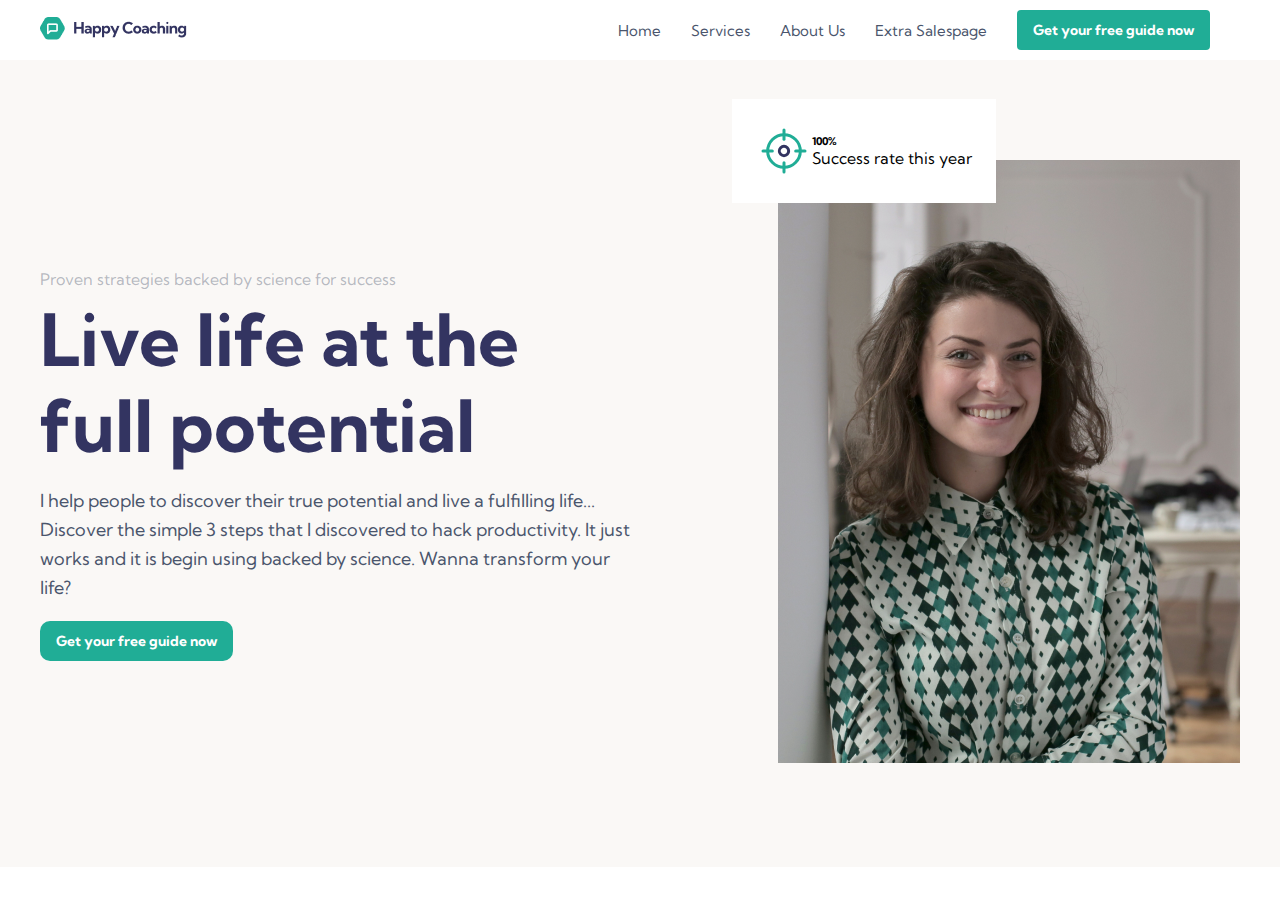
==== index.html @ 090a32ac "feat: created banner and header" ====
<!DOCTYPE html>
<html lang="en">

<head>
    <meta charset="UTF-8" />
    <meta name="viewport" content="width=device-width, initial-scale=1.0" />
    <link rel="preconnect" href="https://fonts.googleapis.com" />
    <link rel="preconnect" href="https://fonts.gstatic.com" crossorigin />
    <link href="https://fonts.googleapis.com/css2?family=Kumbh+Sans:wght@100..900&display=swap" rel="stylesheet" />
    <title>Coaching</title>

    <link rel="stylesheet" href="./styles.css" />
</head>

<body>
    <header class="container-large flex space-between header items-center">
        <div>
            <img src="./assets/images/logo.png" alt="" />
        </div>

        <div>
            <ul class="flex header-list items-center">
                <li class="header-list-item">
                    <a href="">Home</a>
                </li>
                <li class="header-list-item">
                    <a href="">Services</a>
                </li>
                <li class="header-list-item">
                    <a href="">About Us</a>
                </li>
                <li class="header-list-item font-kumbh">
                    <a href="">Extra Salespage</a>
                </li>
                <li class="header-list-item">
                    <button class="green-button">Get your free guide now</button>
                </li>
            </ul>
        </div>
    </header>

    <section class="background-cream banner">
        <div class="container-large flex items-center space-between">
            <div class="banner-left">
                <p class="banner-left-caption">
                    Proven strategies backed by science for success
                </p>
                <h1 class="banner-left-heading">Live life at the full potential</h1>
                <p class="banner-left-description">
                    I help people to discover their true potential and live a fulfilling life... Discover the simple 3 steps that I discovered to hack productivity. It just works and it is begin using backed by science. Wanna transform your life?
                </p>

                <button class="green-button rounded-lg">Get your free guide now</button>
            </div>
            <div class="banner-right">
                <div class="banner-right-person">
                    <img class="banner-right-person-image" src="./assets/images/banner.png" alt="" />

                    <div class="banner-right-wheel flex items-center">
                        <img src="./assets/images/wheel.svg" alt="" />
                        <div>
                            <h6>100%</h6>
                            <p>Success rate this year</p>
                        </div>
                    </div>
                </div>
            </div>
        </div>
    </section>
</body>

</html>
---- styles.css ----
* {
    padding: 0;
    margin: 0;
    list-style: none;
    font-family: "Kumbh Sans", sans-serif;
}

.flex {
    display: flex;
}

.items-center {
    align-items: center;
}

.space-between {
    justify-content: space-between;
}

.container-large {
    max-width: 1200px;
    margin: 0 auto;
}

.header-list-item {
    margin-right: 30px;
}

.header {
    padding: 10px 0;
}

.header-list-item a {
    color: #4a556c;
    text-decoration: none;
    font-size: 15px;
}

.green-button {
    background-color: #20ad96;
    padding: 11px 16px;
    border: none;
    border-radius: 4px;
    color: white;
    font-size: 14px;
    font-weight: bold;
}

.banner {}

.background-cream {
    background-color: #faf8f6;
}

.banner-left {
    max-width: 50%;
}

.banner-left-caption {
    font-size: 16px;
    color: rgba(74, 85, 108, 0.4);
    margin-bottom: 6px;
    line-height: 24px;
}

.banner-left-heading {
    font-size: 72px;
    color: #333461;
    line-height: 120%;
    margin-bottom: 18px;
}

.banner-left-description {
    font-size: 18px;
    color: #4a556c;
    line-height: 160%;
    margin-bottom: 18px;
}

.banner-right {
    padding: 100px 0;
}

.banner-right .banner-right-person .banner-right-person-image {
    width: 462px;
    height: 603px;
}

.banner-right .banner-right-person {
    position: relative;
}

.banner-right .banner-right-wheel {
    background-color: white;
    padding: 24px;
    position: absolute;
    top: -10%;
    left: -10%;
}

.rounded-lg {
    border-radius: 10px;
}
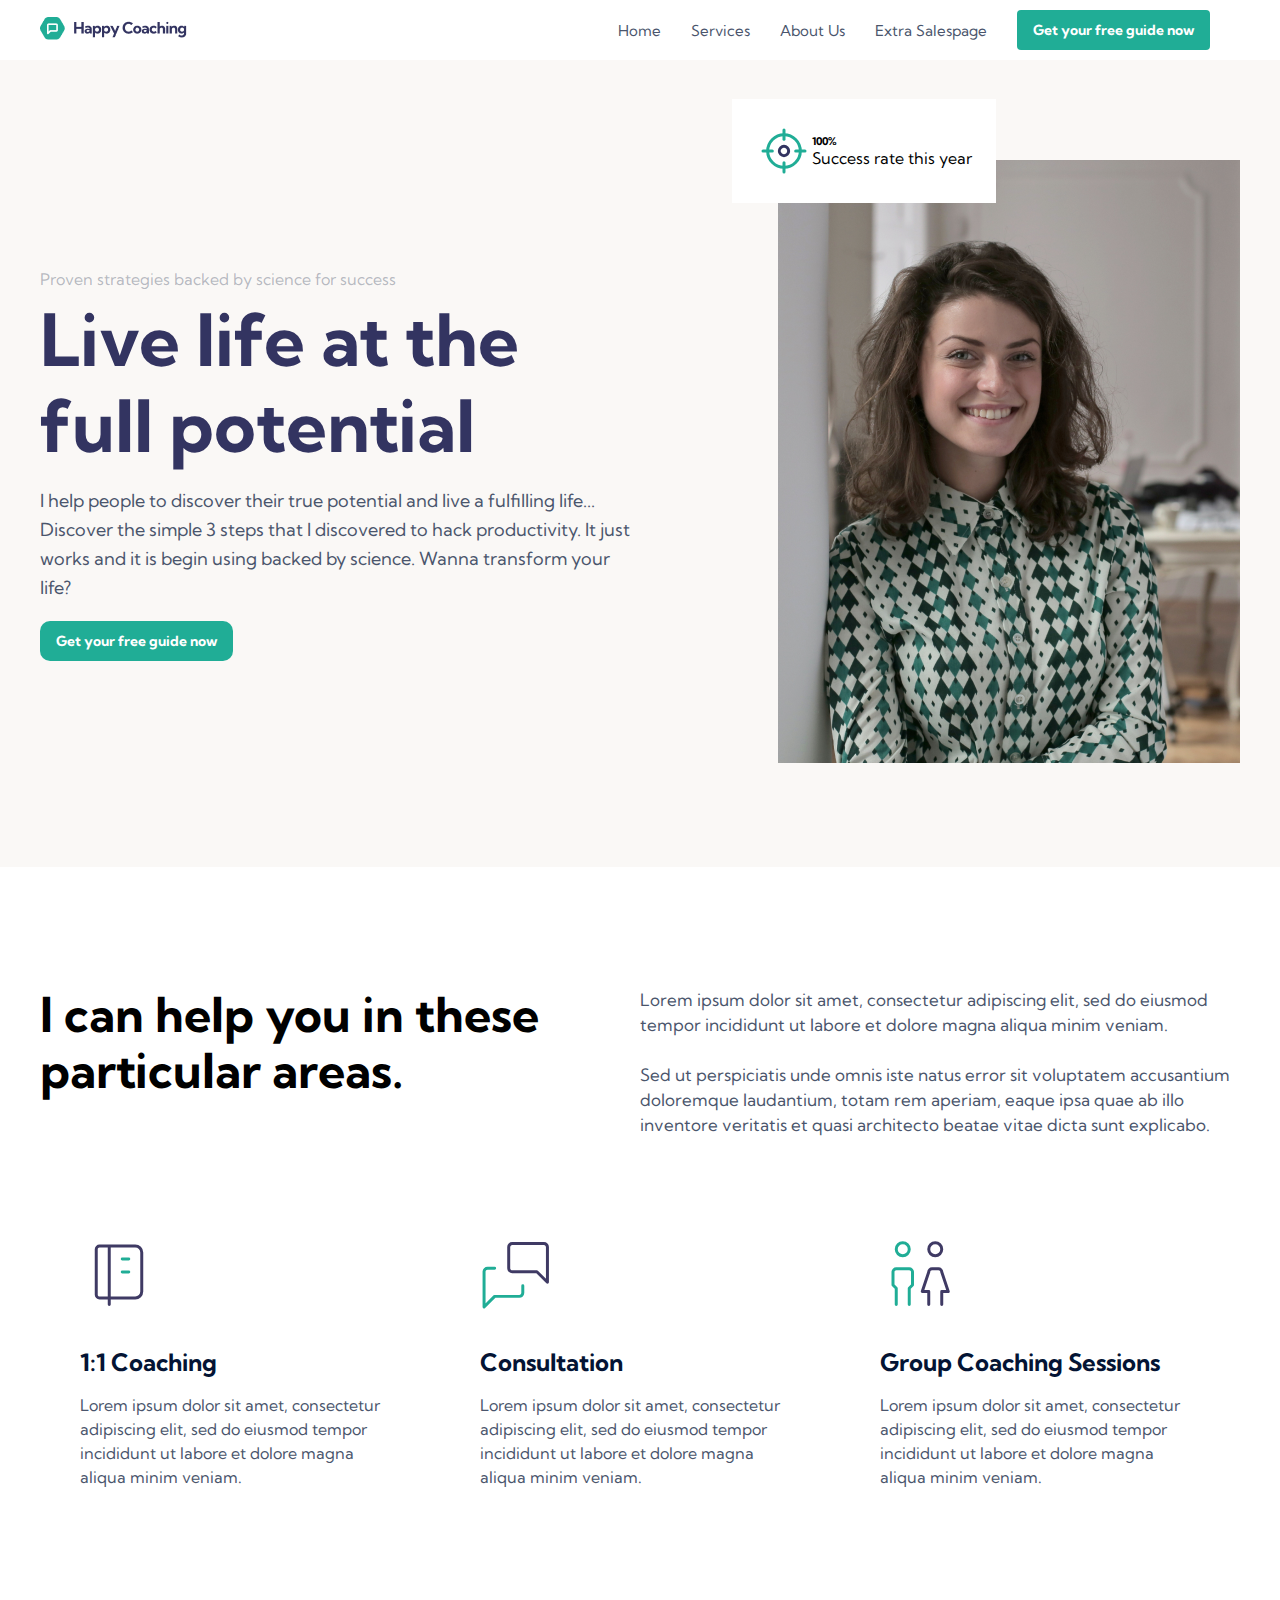
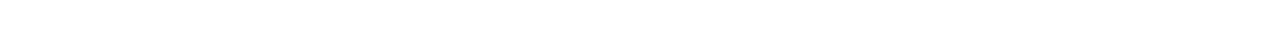
==== commit 5cecbdb9: "feat: added help section" ====
--- a/index.html
+++ b/index.html
@@ -67,6 +67,50 @@
             </div>
         </div>
     </section>
+
+    <section class="container-large help">
+        <div class="flex help-top">
+            <div class="help-top-left">
+                <h1>I can help you in these particular areas.</h1>
+            </div>
+
+            <div class="help-top-right">
+                <p>Lorem ipsum dolor sit amet, consectetur adipiscing elit, sed do eiusmod tempor incididunt ut labore et dolore magna aliqua minim veniam.
+
+                    <br> <br> Sed ut perspiciatis unde omnis iste natus error sit voluptatem accusantium doloremque laudantium, totam rem aperiam, eaque ipsa quae ab illo inventore veritatis et quasi architecto beatae vitae dicta sunt explicabo.
+                </p>
+            </div>
+        </div>
+
+        <div class="flex help-bottom">
+            <div class="help-bottom-group">
+                <img src="./assets/images/coaching.svg" alt="">
+                <h4>1:1 Coaching</h4>
+                <p>
+                    Lorem ipsum dolor sit amet, consectetur adipiscing elit, sed do eiusmod tempor incididunt ut labore et dolore magna aliqua minim veniam.
+                </p>
+
+            </div>
+            <div class="help-bottom-group">
+                <img src="./assets/images/consulatation.svg" alt="">
+                <h4>Consultation</h4>
+                <p>
+                    Lorem ipsum dolor sit amet, consectetur adipiscing elit, sed do eiusmod tempor incididunt ut labore et dolore magna aliqua minim veniam.
+                </p>
+
+            </div>
+            <div class="help-bottom-group">
+                <img src="./assets/images/group.svg" alt="">
+                <h4>Group Coaching Sessions</h4>
+                <p>
+                    Lorem ipsum dolor sit amet, consectetur adipiscing elit, sed do eiusmod tempor incididunt ut labore et dolore magna aliqua minim veniam.
+                </p>
+
+            </div>
+
+
+        </div>
+    </section>
 </body>
 
 </html>--- a/styles.css
+++ b/styles.css
@@ -3,6 +3,10 @@
     margin: 0;
     list-style: none;
     font-family: "Kumbh Sans", sans-serif;
+}
+
+:root {
+    --text-color: #4A556C;
 }
 
 .flex {
@@ -31,7 +35,7 @@
 }
 
 .header-list-item a {
-    color: #4a556c;
+    color: var(--text-color);
     text-decoration: none;
     font-size: 15px;
 }
@@ -72,7 +76,7 @@
 
 .banner-left-description {
     font-size: 18px;
-    color: #4a556c;
+    color: var(--text-color);
     line-height: 160%;
     margin-bottom: 18px;
 }
@@ -100,4 +104,54 @@
 
 .rounded-lg {
     border-radius: 10px;
+}
+
+.help {
+    padding: 120px 0 100px 0;
+}
+
+.help h1 {
+    font-size: 48px;
+    font-weight: bold;
+    line-height: 56px;
+}
+
+.help .help-top {
+    margin-bottom: 56px;
+}
+
+.help .help-top p {
+    font-size: 17px;
+    line-height: 25px;
+}
+
+.help-top-left {
+    flex: 1;
+}
+
+.help-top-right {
+    flex: 1;
+    color: var(--text-color);
+}
+
+.help .help-bottom-group {
+    padding: 40px;
+}
+
+.help .help-bottom img {
+    width: 78px;
+    height: 78px;
+    margin-bottom: 32px;
+}
+
+.help .help-bottom h4 {
+    font-size: 24px;
+    margin-bottom: 16px;
+    color: #041434;
+}
+
+.help .help-bottom p {
+    font-size: 16px;
+    line-height: 24px;
+    color: var(--text-color);
 }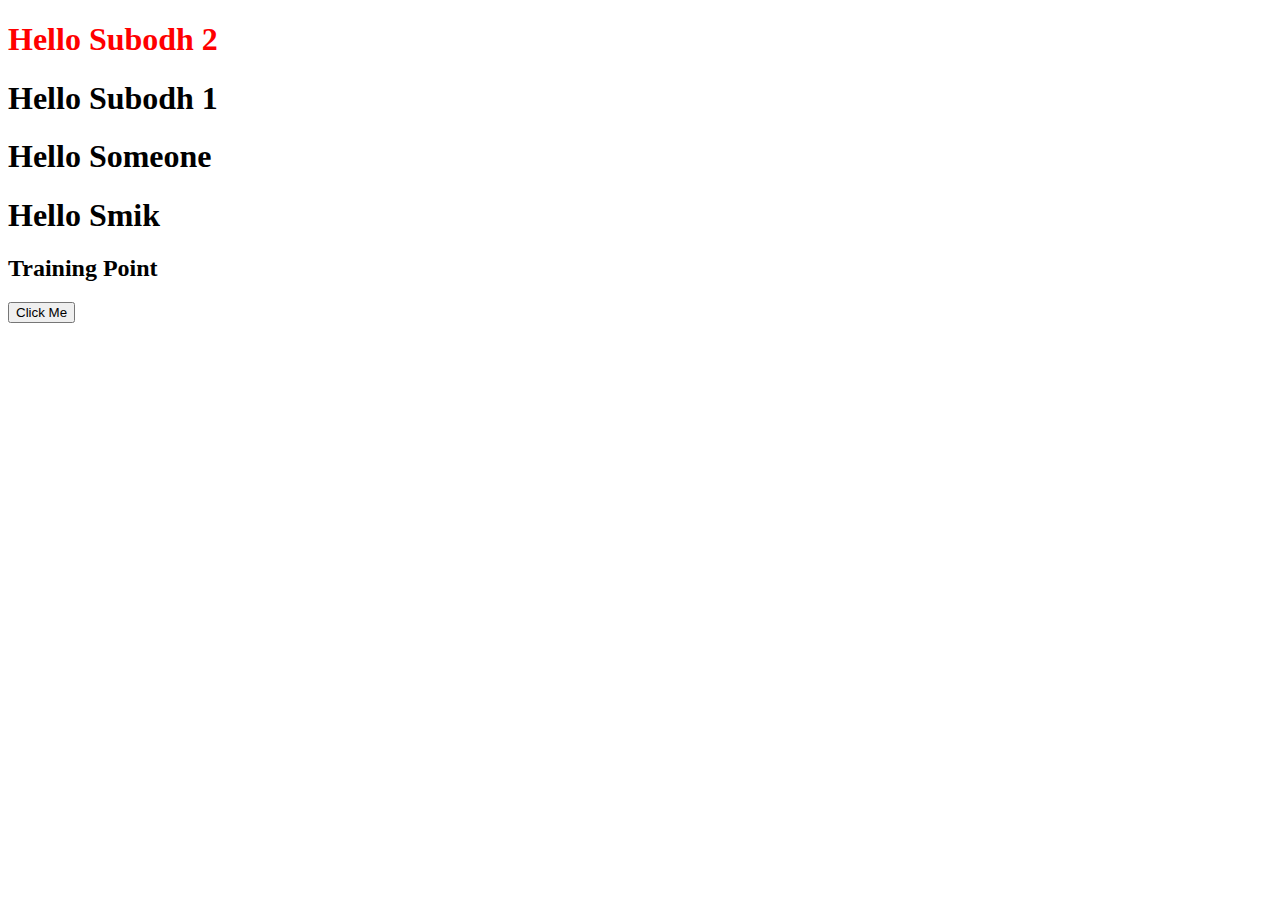
==== commit 97b00838: "DOM" ====
--- a/index.html
+++ b/index.html
@@ -2,115 +2,22 @@
 <html lang="en">
 
 <head>
-    <meta charset="UTF-8" />
-    <meta name="viewport" content="width=device-width, initial-scale=1.0" />
-    <link rel="preconnect" href="https://fonts.googleapis.com" />
-    <link rel="preconnect" href="https://fonts.gstatic.com" crossorigin />
-    <link href="https://fonts.googleapis.com/css2?family=Kumbh+Sans:wght@100..900&display=swap" rel="stylesheet" />
-    <title>Coaching</title>
-
-    <link rel="stylesheet" href="./styles.css" />
+    <meta charset="UTF-8">
+    <meta name="viewport" content="width=device-width, initial-scale=1.0">
+    <title>Documents</title>
 </head>
 
 <body>
-    <header class="container-large flex space-between header items-center">
-        <div>
-            <img src="./assets/images/logo.png" alt="" />
-        </div>
+    <h1 id="heading" class="heading-class" style="color: red;">Hello Subodh 2</h1>
 
-        <div>
-            <ul class="flex header-list items-center">
-                <li class="header-list-item">
-                    <a href="">Home</a>
-                </li>
-                <li class="header-list-item">
-                    <a href="">Services</a>
-                </li>
-                <li class="header-list-item">
-                    <a href="">About Us</a>
-                </li>
-                <li class="header-list-item font-kumbh">
-                    <a href="">Extra Salespage</a>
-                </li>
-                <li class="header-list-item">
-                    <button class="green-button">Get your free guide now</button>
-                </li>
-            </ul>
-        </div>
-    </header>
+    <h1 id="heading1" class="heading-class">Hello Subodh 1</h1>
+    <h1 id="heading2" class="heading-class">Hello Someone</h1>
+    <h1 id="heading2" class="heading-class">Hello Smik</h1>
+    <h2 id="description">Training Point</h2>
 
-    <section class="background-cream banner">
-        <div class="container-large flex items-center space-between">
-            <div class="banner-left">
-                <p class="banner-left-caption">
-                    Proven strategies backed by science for success
-                </p>
-                <h1 class="banner-left-heading">Live life at the full potential</h1>
-                <p class="banner-left-description">
-                    I help people to discover their true potential and live a fulfilling life... Discover the simple 3 steps that I discovered to hack productivity. It just works and it is begin using backed by science. Wanna transform your life?
-                </p>
-
-                <button class="green-button rounded-lg">Get your free guide now</button>
-            </div>
-            <div class="banner-right">
-                <div class="banner-right-person">
-                    <img class="banner-right-person-image" src="./assets/images/banner.png" alt="" />
-
-                    <div class="banner-right-wheel flex items-center">
-                        <img src="./assets/images/wheel.svg" alt="" />
-                        <div>
-                            <h6>100%</h6>
-                            <p>Success rate this year</p>
-                        </div>
-                    </div>
-                </div>
-            </div>
-        </div>
-    </section>
-
-    <section class="container-large help">
-        <div class="flex help-top">
-            <div class="help-top-left">
-                <h1>I can help you in these particular areas.</h1>
-            </div>
-
-            <div class="help-top-right">
-                <p>Lorem ipsum dolor sit amet, consectetur adipiscing elit, sed do eiusmod tempor incididunt ut labore et dolore magna aliqua minim veniam.
-
-                    <br> <br> Sed ut perspiciatis unde omnis iste natus error sit voluptatem accusantium doloremque laudantium, totam rem aperiam, eaque ipsa quae ab illo inventore veritatis et quasi architecto beatae vitae dicta sunt explicabo.
-                </p>
-            </div>
-        </div>
-
-        <div class="flex help-bottom">
-            <div class="help-bottom-group">
-                <img src="./assets/images/coaching.svg" alt="">
-                <h4>1:1 Coaching</h4>
-                <p>
-                    Lorem ipsum dolor sit amet, consectetur adipiscing elit, sed do eiusmod tempor incididunt ut labore et dolore magna aliqua minim veniam.
-                </p>
-
-            </div>
-            <div class="help-bottom-group">
-                <img src="./assets/images/consulatation.svg" alt="">
-                <h4>Consultation</h4>
-                <p>
-                    Lorem ipsum dolor sit amet, consectetur adipiscing elit, sed do eiusmod tempor incididunt ut labore et dolore magna aliqua minim veniam.
-                </p>
-
-            </div>
-            <div class="help-bottom-group">
-                <img src="./assets/images/group.svg" alt="">
-                <h4>Group Coaching Sessions</h4>
-                <p>
-                    Lorem ipsum dolor sit amet, consectetur adipiscing elit, sed do eiusmod tempor incididunt ut labore et dolore magna aliqua minim veniam.
-                </p>
-
-            </div>
-
-
-        </div>
-    </section>
+    <button id="click-button">Click Me</button>
 </body>
 
+<script src="./main.js"></script>
+
 </html>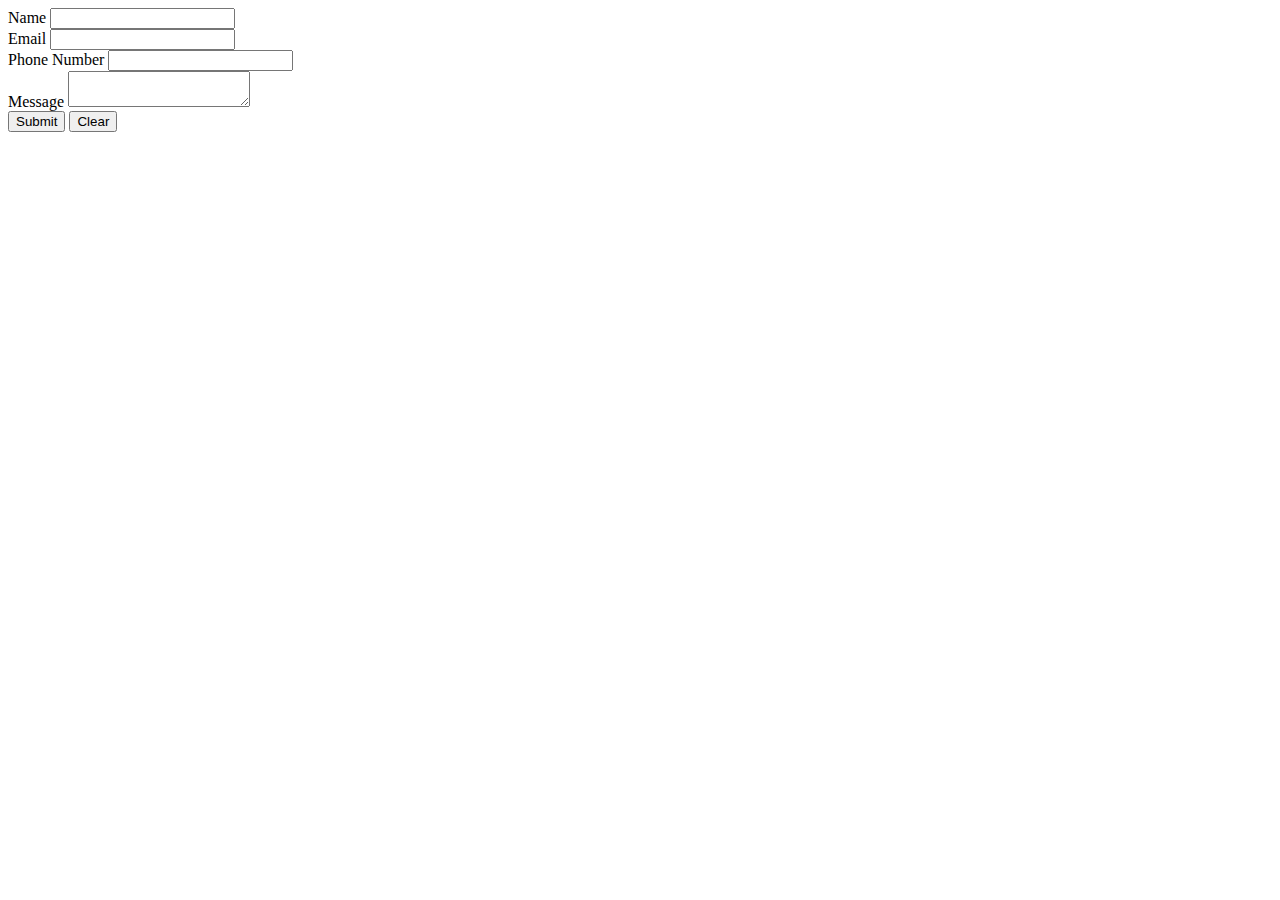
==== commit c3774ada: "form added" ====
--- a/index.html
+++ b/index.html
@@ -4,20 +4,43 @@
 <head>
     <meta charset="UTF-8">
     <meta name="viewport" content="width=device-width, initial-scale=1.0">
-    <title>Documents</title>
+    <title>Document</title>
 </head>
 
 <body>
-    <h1 id="heading" class="heading-class" style="color: red;">Hello Subodh 2</h1>
 
-    <h1 id="heading1" class="heading-class">Hello Subodh 1</h1>
-    <h1 id="heading2" class="heading-class">Hello Someone</h1>
-    <h1 id="heading2" class="heading-class">Hello Smik</h1>
-    <h2 id="description">Training Point</h2>
 
-    <button id="click-button">Click Me</button>
+    <form name="contact-form" onsubmit="handleFormSubmit(event)">
+        <div>
+            <label for="name">Name</label>
+            <input type="text" id="name" name="name" required>
+        </div>
+
+        <div>
+            <label for="email-field">Email</label>
+            <input type="email" id="email-field" name="email" required>
+        </div>
+
+        <div>
+            <label for="phone">Phone Number</label>
+            <input type="text" id="phone" name="phone">
+        </div>
+
+        <div>
+            <label for="message">Message</label>
+            <textarea name="message" id="message"></textarea>
+        </div>
+
+        <button type="submit">Submit</button>
+
+        <button type="reset">Clear</button>
+
+    </form>
+
+    <div id="form-values"></div>
+
+    <script src="./main.js"></script>
+
 </body>
 
-<script src="./main.js"></script>
-
 </html>